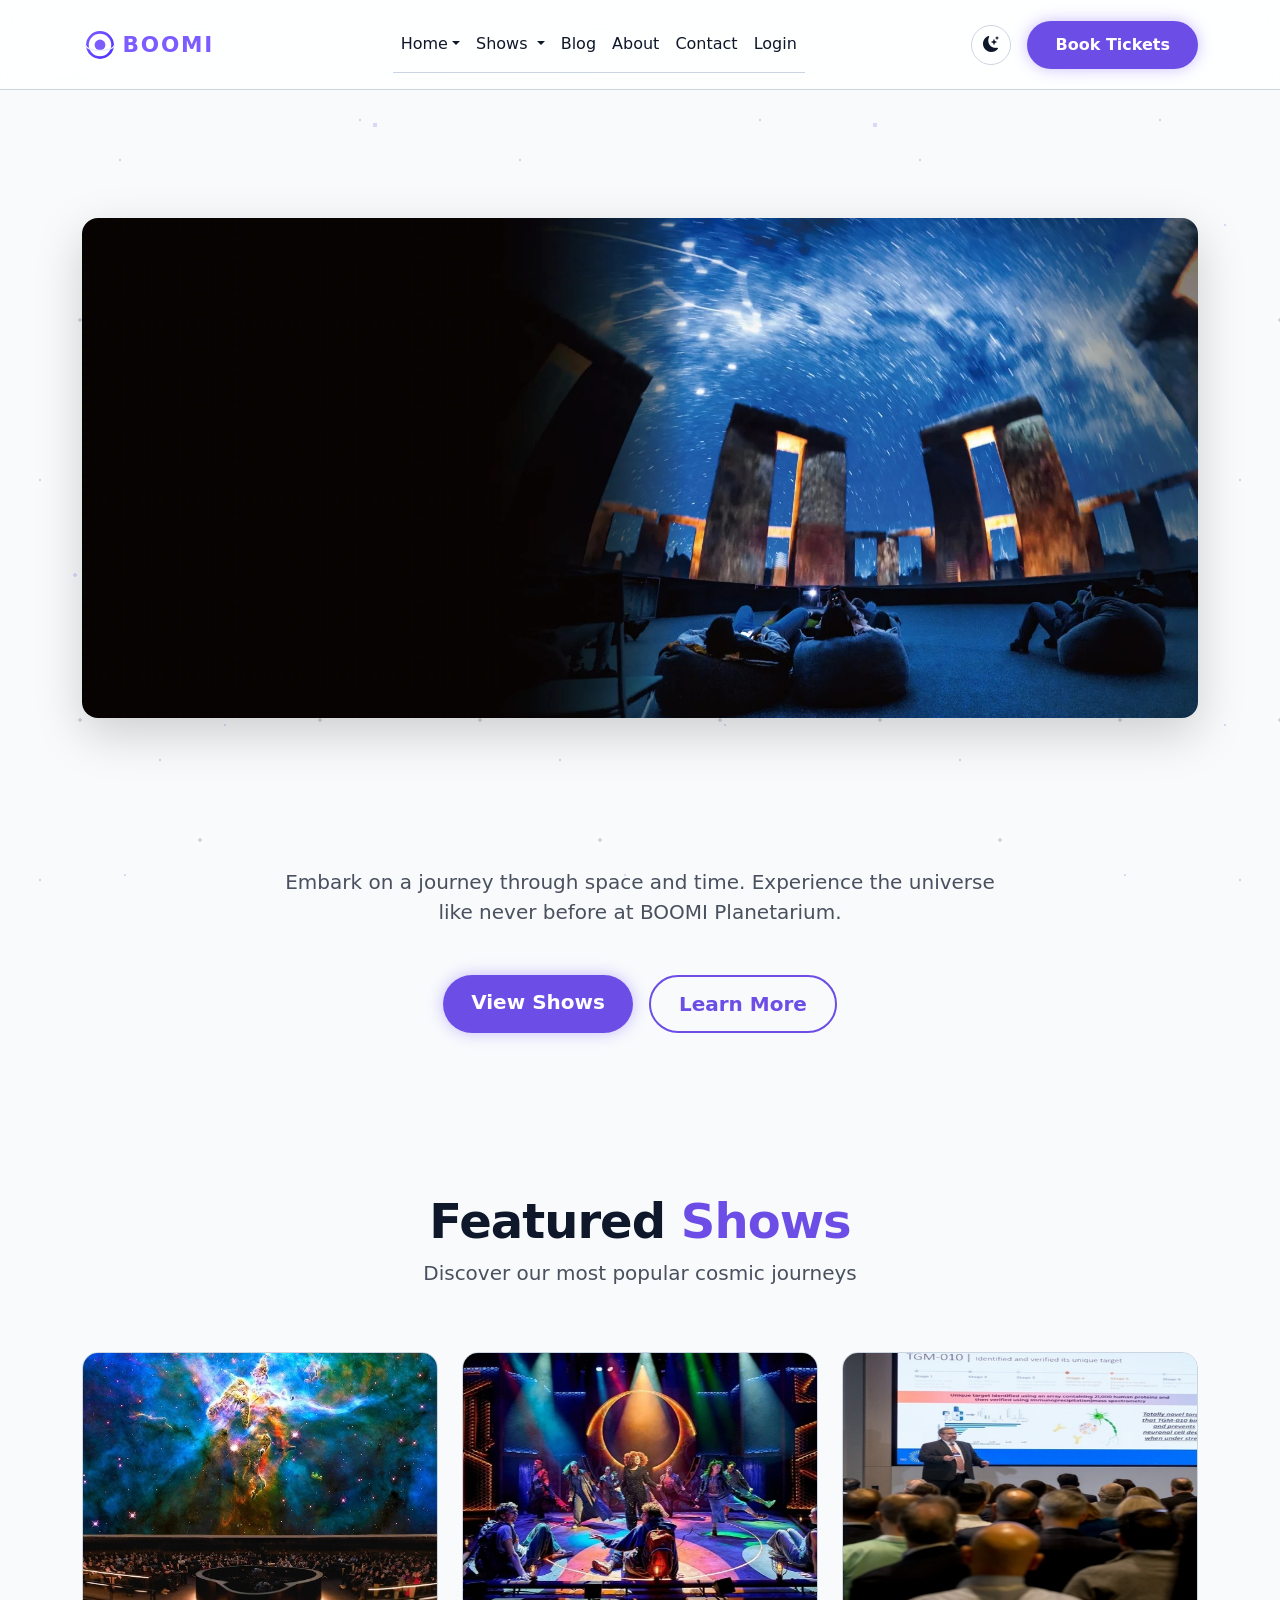
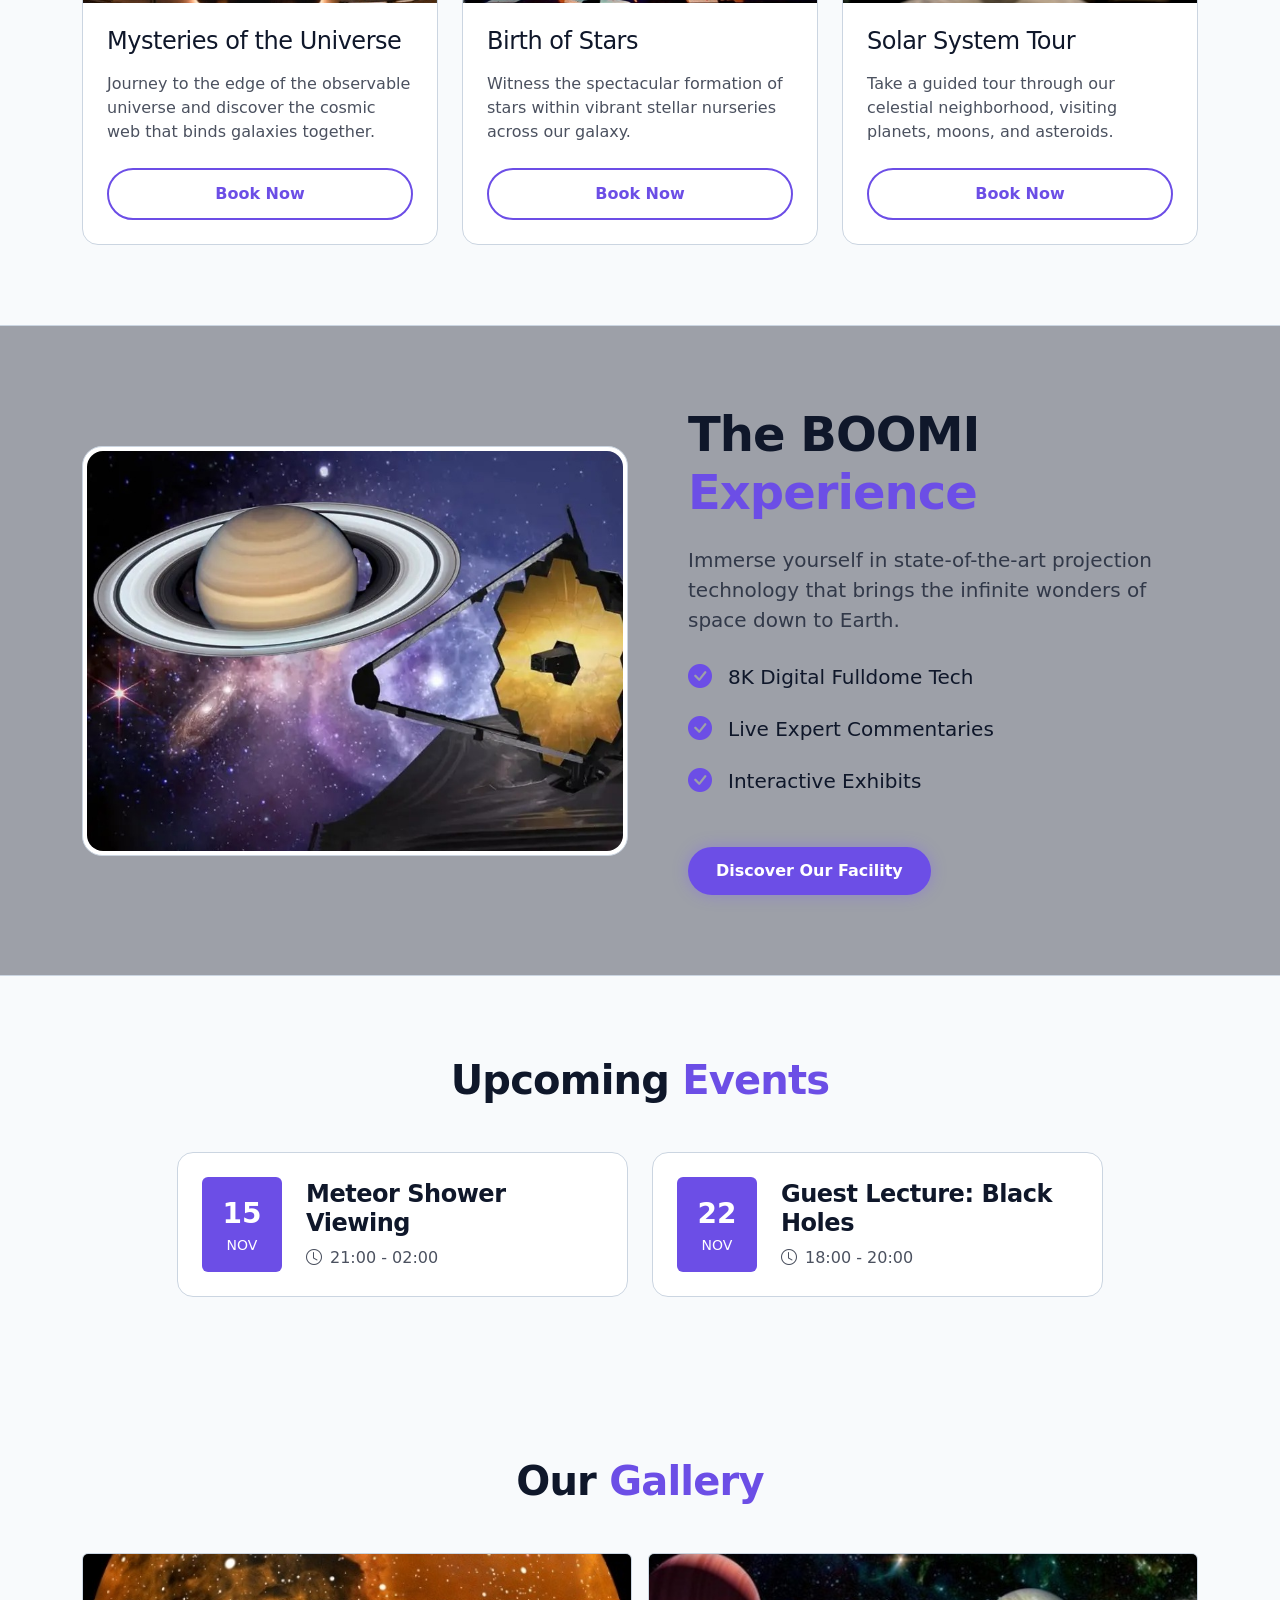
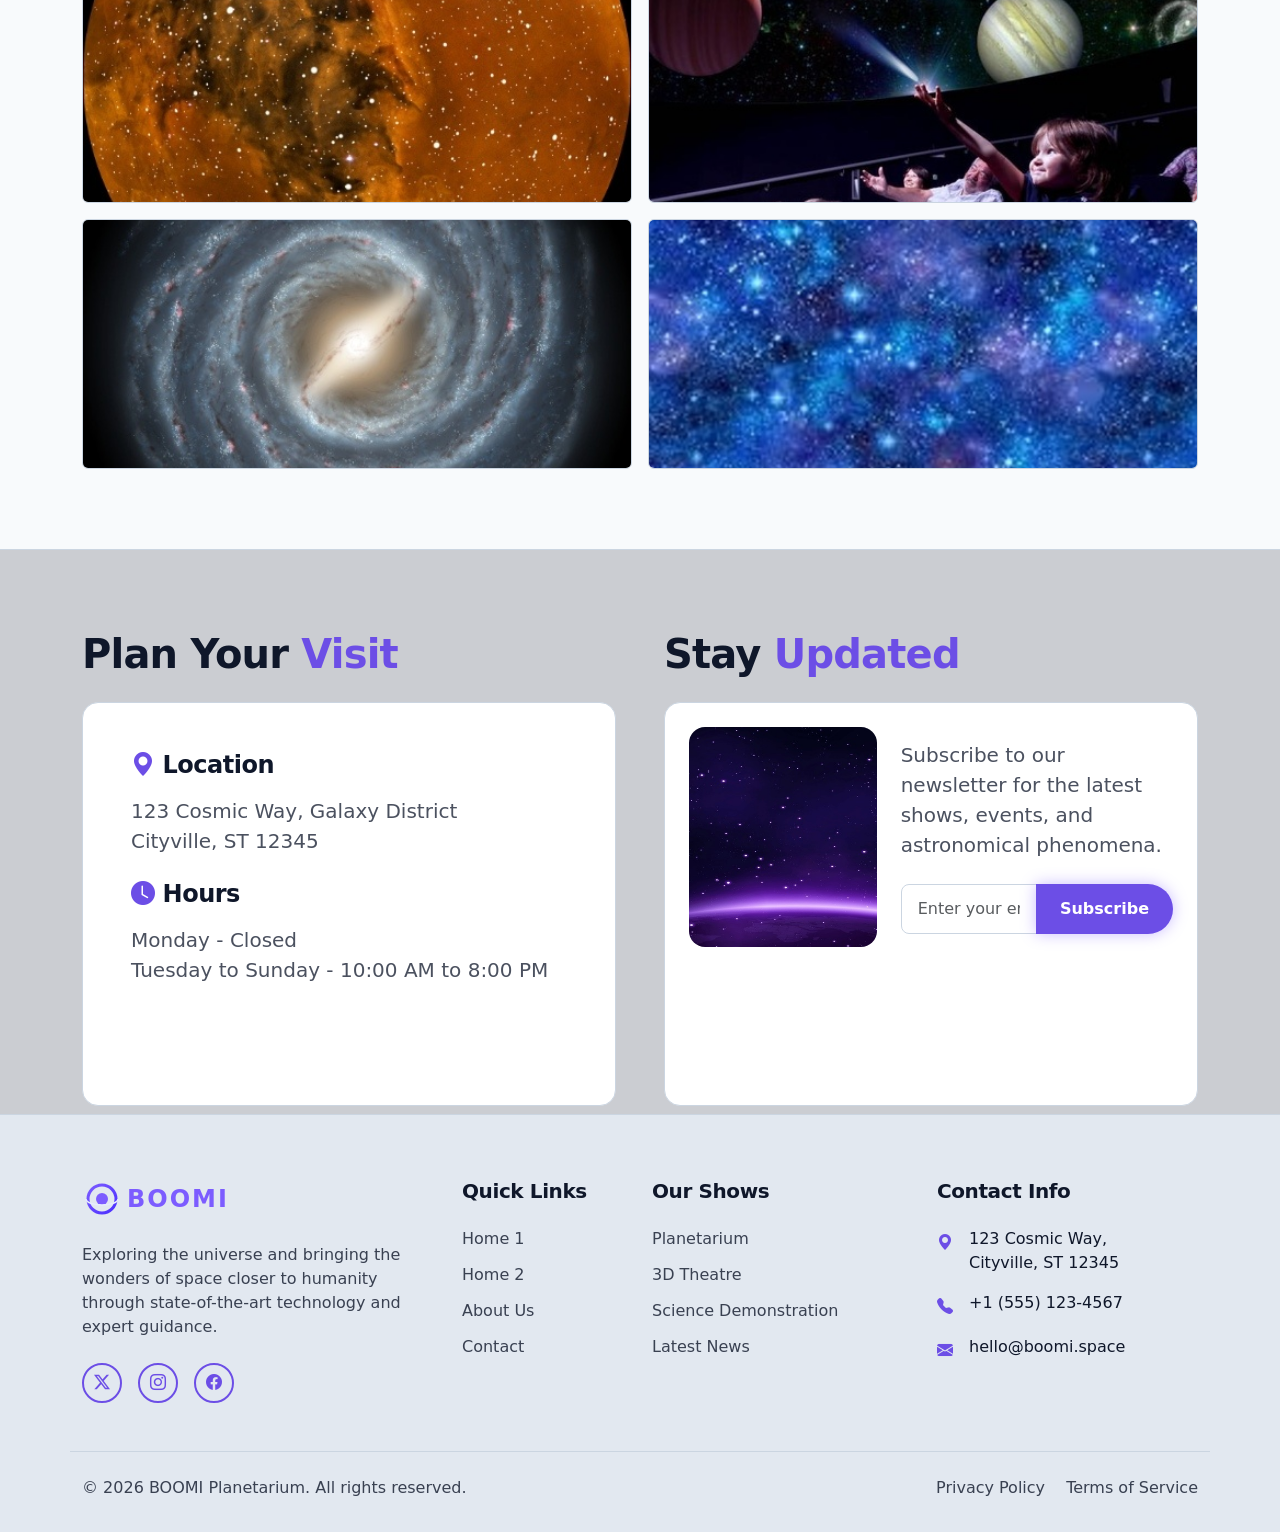
==== index.html @ ae3594ba "first commit" ====
﻿<!DOCTYPE html>
<html lang="en" data-theme="dark">

<head>
  <meta charset="UTF-8">
  <meta name="viewport" content="width=device-width, initial-scale=1.0">
  <title>BOOMI Planetarium - Home</title>
  <!-- Bootstrap 5 CSS -->
  <link href="https://cdn.jsdelivr.net/npm/bootstrap@5.3.2/dist/css/bootstrap.min.css" rel="stylesheet">
  <!-- Bootstrap Icons -->
  <link href="https://cdn.jsdelivr.net/npm/bootstrap-icons@1.11.1/font/bootstrap-icons.css" rel="stylesheet">
  <!-- Custom CSS -->
  <link rel="stylesheet" href="assets/css/style.css">
</head>

<body>
  <!-- Global Cosmic Background -->
  <div class="star-bg">
    <div class="star-layer layer1"></div>
    <div class="star-layer layer2"></div>
  </div>

  <!-- Global Navbar -->
  <nav class="navbar navbar-expand-lg">
    <div class="container">
      <a class="navbar-brand" href="index.html">
        <img src="assets/images/logo.svg" alt="BOOMI Logo">
      </a>

      <!-- Offcanvas Mobile Menu Toggle -->
      <button class="navbar-toggler border-0" type="button" data-bs-toggle="offcanvas" data-bs-target="#offcanvasNavbar"
        aria-controls="offcanvasNavbar">
        <i class="bi bi-list fs-1 text-accent"></i>
      </button>

      <!-- Offcanvas -->
      <div class="offcanvas offcanvas-start" tabindex="-1" id="offcanvasNavbar" aria-labelledby="offcanvasNavbarLabel">
        <div class="offcanvas-header border-bottom border-secondary pt-4 pb-3">
          <img src="assets/images/logo.svg" alt="BOOMI Logo" height="30">
          <button type="button" class="btn-close" data-bs-dismiss="offcanvas" aria-label="Close"></button>
        </div>
        <div class="offcanvas-body">
          <ul class="navbar-nav justify-content-center flex-grow-1 pe-3">
            <li class="nav-item dropdown">
              <a class="nav-link dropdown-toggle" href="#" role="button" data-bs-toggle="dropdown"
                aria-expanded="false">Home</a>
              <ul class="dropdown-menu">
                <li><a class="dropdown-item" href="index.html">Home 1</a></li>
                <li><a class="dropdown-item" href="home2.html">Home 2</a></li>
              </ul>
            </li>
            <li class="nav-item dropdown">
              <a class="nav-link dropdown-toggle" href="#" role="button" data-bs-toggle="dropdown"
                aria-expanded="false">
                Shows
              </a>
              <ul class="dropdown-menu">
                <li><a class="dropdown-item" href="planetarium.html">Planetarium</a></li>
                <li><a class="dropdown-item" href="theatre.html">3D Theatre</a></li>
                <li><a class="dropdown-item" href="lecture.html">Science Demonstration Lecture</a></li>
              </ul>
            </li>
            <li class="nav-item">
              <a class="nav-link" href="blog.html">Blog</a>
            </li>
            <li class="nav-item">
              <a class="nav-link" href="about.html">About</a>
            </li>
            <li class="nav-item">
              <a class="nav-link" href="contact.html">Contact</a>
            </li>
            <li class="nav-item">
              <a class="nav-link" href="login.html">Login</a>
            </li>
          </ul>
          <div class="d-flex align-items-center mt-3 mt-lg-0">
            <button id="themeToggle" class="theme-toggle" aria-label="Toggle theme">
              <i class="bi bi-sun-fill"></i>
            </button>
            <a href="book-tickets.html" class="btn btn-accent ms-3 d-none d-lg-inline-block">Book Tickets</a>
          </div>
        </div>
      </div>
    </div>

  </nav>

  <main>
    <!-- Hero Section (Center Aligned) -->
    <section class="hero-padding text-center">
      <div class="container">
        <div class="mb-5">
          <img src="assets/images/hero-home.jpg" alt="Hero" class="img-fluid rounded-4 shadow-lg w-100"
            style="object-fit:cover; max-height: 500px;">
        </div>
        <h1 class="display-3 fw-bold mb-4">Explore the <span class="text-accent">Cosmos</span></h1>
        <p class="lead mb-5 col-lg-8 mx-auto opacity-75">Embark on a journey through space and time. Experience the
          universe like never before at BOOMI Planetarium.</p>
        <div class="d-flex justify-content-center gap-3">
          <a href="planetarium.html" class="btn btn-accent btn-lg">View Shows</a>
          <a href="about.html" class="btn btn-outline-accent btn-lg">Learn More</a>
        </div>
      </div>
    </section>

    <!-- Featured Shows -->
    <section class="section-padding">
      <div class="container">
        <div class="row text-center mb-5">
          <div class="col-12">
            <h2 class="display-5 fw-bold">Featured <span class="text-accent">Shows</span></h2>
            <p class="lead opacity-75">Discover our most popular cosmic journeys</p>
          </div>
        </div>
        <div class="row g-4">
          <!-- Card 1 -->
          <div class="col-md-4">
            <div class="card-premium">
              <div class="card-img-wrapper">
                <img src="assets/images/planetarium-show.jpg" alt="Mysteries of the Universe"
                  class="img-fluid w-100 h-100" style="object-fit:cover;">
              </div>
              <div class="card-body">
                <h3 class="h4 mb-3">Mysteries of the Universe</h3>
                <p class="opacity-75 mb-4">Journey to the edge of the observable universe and discover the cosmic web
                  that binds galaxies together.</p>
                <a href="planetarium.html" class="btn btn-outline-accent w-100">Book Now</a>
              </div>
            </div>
          </div>
          <!-- Card 2 -->
          <div class="col-md-4">
            <div class="card-premium">
              <div class="card-img-wrapper">
                <img src="assets/images/theatre-show.jpg" alt="Birth of Stars" class="img-fluid w-100 h-100"
                  style="object-fit:cover;">
              </div>
              <div class="card-body">
                <h3 class="h4 mb-3">Birth of Stars</h3>
                <p class="opacity-75 mb-4">Witness the spectacular formation of stars within vibrant stellar nurseries
                  across our galaxy.</p>
                <a href="planetarium.html" class="btn btn-outline-accent w-100">Book Now</a>
              </div>
            </div>
          </div>
          <!-- Card 3 -->
          <div class="col-md-4">
            <div class="card-premium">
              <div class="card-img-wrapper">
                <img src="assets/images/lecture-show.jpg" alt="Solar System Tour" class="img-fluid w-100 h-100"
                  style="object-fit:cover;">
              </div>
              <div class="card-body">
                <h3 class="h4 mb-3">Solar System Tour</h3>
                <p class="opacity-75 mb-4">Take a guided tour through our celestial neighborhood, visiting planets,
                  moons, and asteroids.</p>
                <a href="planetarium.html" class="btn btn-outline-accent w-100">Book Now</a>
              </div>
            </div>
          </div>
        </div>
      </div>
    </section>

    <!-- About Experience -->
    <section class="section-padding"
      style="background-color: rgba(20, 26, 42, 0.4); border-top: 1px solid var(--border); border-bottom: 1px solid var(--border);">
      <div class="container">
        <div class="row align-items-center">
          <div class="col-lg-6 mb-4 mb-lg-0">
            <div class="card-premium p-1" style="border-radius: 20px;">
              <img src="assets/images/about.jpg" alt="About" class="img-fluid w-100"
                style="height: 400px; border-radius: 16px; object-fit: cover;">
            </div>
          </div>
          <div class="col-lg-6 ps-lg-5">
            <h2 class="display-5 fw-bold mb-4">The BOOMI <span class="text-accent">Experience</span></h2>
            <p class="lead opacity-75 mb-4">Immerse yourself in state-of-the-art projection technology that brings the
              infinite wonders of space down to Earth.</p>
            <ul class="list-unstyled mb-5">
              <li class="d-flex align-items-center mb-3">
                <i class="bi bi-check-circle-fill text-accent fs-4 me-3"></i>
                <span class="fs-5">8K Digital Fulldome Tech</span>
              </li>
              <li class="d-flex align-items-center mb-3">
                <i class="bi bi-check-circle-fill text-accent fs-4 me-3"></i>
                <span class="fs-5">Live Expert Commentaries</span>
              </li>
              <li class="d-flex align-items-center mb-3">
                <i class="bi bi-check-circle-fill text-accent fs-4 me-3"></i>
                <span class="fs-5">Interactive Exhibits</span>
              </li>
            </ul>
            <a href="about.html" class="btn btn-accent">Discover Our Facility</a>
          </div>
        </div>
      </div>
    </section>

    <!-- Upcoming Events -->
    <section class="section-padding">
      <div class="container">
        <h2 class="display-6 fw-bold text-center mb-5">Upcoming <span class="text-accent">Events</span></h2>
        <div class="row g-4 justify-content-center">
          <div class="col-lg-5 col-md-6">
            <div class="card-premium p-4 d-flex flex-row align-items-center">
              <div class="rounded text-white text-center p-3 me-4"
                style="min-width: 80px; background-color: var(--accent);">
                <div class="fs-3 fw-bold">15</div>
                <div class="text-uppercase small">Nov</div>
              </div>
              <div>
                <h4 class="mb-2">Meteor Shower Viewing</h4>
                <p class="opacity-75 mb-0"><i class="bi bi-clock me-2"></i>21:00 - 02:00</p>
              </div>
            </div>
          </div>
          <div class="col-lg-5 col-md-6">
            <div class="card-premium p-4 d-flex flex-row align-items-center">
              <div class="rounded text-white text-center p-3 me-4"
                style="min-width: 80px; background-color: var(--accent);">
                <div class="fs-3 fw-bold">22</div>
                <div class="text-uppercase small">Nov</div>
              </div>
              <div>
                <h4 class="mb-2">Guest Lecture: Black Holes</h4>
                <p class="opacity-75 mb-0"><i class="bi bi-clock me-2"></i>18:00 - 20:00</p>
              </div>
            </div>
          </div>
        </div>
      </div>
    </section>

    <!-- Gallery Placeholder -->
    <section class="section-padding">
      <div class="container">
        <h2 class="display-6 fw-bold text-center mb-5">Our <span class="text-accent">Gallery</span></h2>
        <div class="row g-3">
          <div class="col-6 col-md-6"><img src="assets/images/gallery-1.jpg" alt="Gallery 1"
              class="img-fluid rounded w-100" style="height:250px; object-fit:cover; border: 1px solid var(--border);">
          </div>
          <div class="col-6 col-md-6"><img src="assets/images/gallery-2.jpg" alt="Gallery 2"
              class="img-fluid rounded w-100" style="height:250px; object-fit:cover; border: 1px solid var(--border);">
          </div>
          <div class="col-12 col-md-6"><img src="assets/images/gallery-3.jpg" alt="Gallery 3"
              class="img-fluid rounded w-100" style="height:250px; object-fit:cover; border: 1px solid var(--border);">
          </div>
          <div class="col-12 col-md-6"><img src="assets/images/gallery-4.jpg" alt="Gallery 4"
              class="img-fluid rounded w-100" style="height:250px; object-fit:cover; border: 1px solid var(--border);">
          </div>
        </div>
      </div>
    </section>

    <!-- Visit Information & Newsletter -->
    <section class="section-padding border-top"
      style="border-color: var(--border) !important; background-color: rgba(20, 26, 42, 0.2);">

      <div class="container">
        <div class="row g-5">

          <!-- Visit Info -->
          <div class="col-lg-6">
            <h2 class="display-6 fw-bold mb-4">
              Plan Your <span class="text-accent">Visit</span>
            </h2>

            <div class="card-premium p-5">
              <h4 class="mb-3">
                <i class="bi bi-geo-alt-fill text-accent me-2"></i>Location
              </h4>
              <p class="opacity-75 mb-4 fs-5">
                123 Cosmic Way, Galaxy District<br>
                Cityville, ST 12345
              </p>

              <h4 class="mb-3">
                <i class="bi bi-clock-fill text-accent me-2"></i>Hours
              </h4>
              <p class="opacity-75 mb-0 fs-5">
                Monday - Closed<br>
                Tuesday to Sunday - 10:00 AM to 8:00 PM
              </p>
            </div>
          </div>

          <!-- Newsletter -->
          <div class="col-lg-6">
            <h2 class="display-6 fw-bold mb-4">
              Stay <span class="text-accent">Updated</span>
            </h2>

            <div class="card-premium p-4 h-100">
              <div class="row align-items-center">

                <!-- Newsletter Image -->
                <div class="col-md-5 mb-4 mb-md-0">
                  <img src="assets/images/newsletter.jpg" alt="Newsletter" class="img-fluid rounded-4 w-100"
                    style="height:220px; object-fit:cover;">
                </div>

                <!-- Newsletter Content -->
                <div class="col-md-7">
                  <p class="lead opacity-75 mb-4">
                    Subscribe to our newsletter for the latest shows,
                    events, and astronomical phenomena.
                  </p>

                  <form>
                    <div class="input-group">
                      <input type="email" class="form-control bg-transparent" placeholder="Enter your email" required
                        style="border-color: var(--border); color: var(--text);">

                      <button class="btn btn-accent px-4" type="submit">
                        Subscribe
                      </button>
                    </div>
                  </form>
                </div>

              </div>
            </div>
          </div>

        </div>
      </div>

    </section>
  </main>

  <!-- Global Footer -->
  <footer class="footer">
    <div class="container">
      <div class="row g-4 mb-5">
        <div class="col-lg-4">
          <img src="assets/images/logo.svg" alt="BOOMI Logo" height="40" class="mb-4">
          <p class="footer-text pe-lg-4">Exploring the universe and bringing the wonders of space closer to humanity
            through state-of-the-art technology and expert guidance.</p>
          <div class="d-flex gap-3 mt-4">
            <a href="#"
              class="btn btn-outline-accent rounded-circle p-2 d-flex align-items-center justify-content-center"
              style="width: 40px; height: 40px;"><i class="bi bi-twitter-x"></i></a>
            <a href="#"
              class="btn btn-outline-accent rounded-circle p-2 d-flex align-items-center justify-content-center"
              style="width: 40px; height: 40px;"><i class="bi bi-instagram"></i></a>
            <a href="#"
              class="btn btn-outline-accent rounded-circle p-2 d-flex align-items-center justify-content-center"
              style="width: 40px; height: 40px;"><i class="bi bi-facebook"></i></a>
          </div>
        </div>
        <div class="col-lg-2 col-md-4">
          <h5 class="mb-4 fw-bold">Quick Links</h5>
          <ul class="footer-links">
            <li><a href="index.html">Home 1</a></li>
            <li><a href="home2.html">Home 2</a></li>
            <li><a href="about.html">About Us</a></li>
            <li><a href="contact.html">Contact</a></li>
          </ul>
        </div>
        <div class="col-lg-3 col-md-4">
          <h5 class="mb-4 fw-bold">Our Shows</h5>
          <ul class="footer-links">
            <li><a href="planetarium.html">Planetarium</a></li>
            <li><a href="theatre.html">3D Theatre</a></li>
            <li><a href="lecture.html">Science Demonstration</a></li>
            <li><a href="blog.html">Latest News</a></li>
          </ul>
        </div>
        <div class="col-lg-3 col-md-4">
          <h5 class="mb-4 fw-bold">Contact Info</h5>
          <ul class="footer-links">
            <li class="d-flex mb-3">
              <i class="bi bi-geo-alt-fill text-accent me-3 mt-1"></i>
              <span>123 Cosmic Way,<br>Cityville, ST 12345</span>
            </li>
            <li class="d-flex mb-3">
              <i class="bi bi-telephone-fill text-accent me-3 mt-1"></i>
              <span>+1 (555) 123-4567</span>
            </li>
            <li class="d-flex mb-3">
              <i class="bi bi-envelope-fill text-accent me-3 mt-1"></i>
              <span>hello@boomi.space</span>
            </li>
          </ul>
        </div>
      </div>
      <div class="row pt-4 border-top" style="border-color: var(--border) !important;">
        <div class="col-md-6 text-center text-md-start mb-3 mb-md-0">
          <p class="footer-text mb-0">&copy; 2026 BOOMI Planetarium. All rights reserved.</p>
        </div>
        <div class="col-md-6 text-center text-md-end">
          <a href="#" class="footer-text text-decoration-none me-3">Privacy Policy</a>
          <a href="#" class="footer-text text-decoration-none">Terms of Service</a>
        </div>
      </div>
    </div>
  </footer>

  <!-- Back to top button -->
  <button class="back-to-top" id="backToTop" aria-label="Back to top">
    <i class="bi bi-arrow-up"></i>
  </button>

  <!-- Bootstrap 5 JS Bundle with Popper -->
  <script src="https://cdn.jsdelivr.net/npm/bootstrap@5.3.2/dist/js/bootstrap.bundle.min.js"></script>
  <!-- Custom JS -->
  <script src="assets/js/main.js"></script>
  <script>
    document.addEventListener("DOMContentLoaded", function () {

      // Remove stuck white backdrop on load
      document.querySelectorAll('.offcanvas-backdrop')
        .forEach(el => el.remove());

      // Reset Bootstrap body state
      document.body.classList.remove('offcanvas-open');
      document.body.style.overflow = '';

    });
  </script>
</body>

</html>
---- assets/css/style.css ----
/* ==========================================================================
   CSS Variables & Premium Color System
   ========================================================================== */
:root {
  /* Default Light Mode Colors */
  --primary: #E2E8F0;
  --accent: #6C4EE6;
  --text: #0F172A;
  --bg: #F8FAFC;
  --card: #FFFFFF;
  --border: #CBD5E1;
  --nav-bg: rgba(255, 255, 255, 0.85);
  --footer-bg: #E2E8F0;
}

[data-theme="dark"] {
  /* Provided Dark Mode Colors */
  --primary: #1B2A4A;
  --accent: #7C5CFF;
  --text: #E6ECFF;
  --bg: #0B0F1A;
  --card: #141A2A;
  --border: #2A3553;
  --nav-bg: rgba(11, 15, 26, 0.85);
  --footer-bg: #141A2A;
}

/* ==========================================================================
   Base Styles
   ========================================================================== */
body {
  background-color: var(--bg);
  color: var(--text);
  font-family: 'Inter', system-ui, -apple-system, sans-serif;
  transition: background-color 0.3s ease, color 0.3s ease;
  min-height: 100vh;
  display: flex;
  flex-direction: column;
}

main {
  flex: 1;
}

/* Typography Overrides */
h1,
h2,
h3,
h4,
h5,
h6 {
  color: var(--text);
  font-weight: 700;
  letter-spacing: -0.02em;
}

a {
  color: var(--accent);
  text-decoration: none;
  transition: color 0.2s ease, text-shadow 0.2s ease;
}

a:hover {
  color: var(--accent);
  text-shadow: 0 0 10px rgba(124, 92, 255, 0.5);
}

/* ==========================================================================
   Global Cosmic Background (Animated Stars)
   ========================================================================== */
.star-bg {
  position: fixed;
  top: 0;
  left: 0;
  right: 0;
  bottom: 0;
  z-index: 0;
  pointer-events: none;
  background-color: var(--bg);
  overflow: hidden;
  transition: background-color 0.3s ease;
}

.star-layer {
  position: absolute;
  top: 0;
  left: 0;
  right: 0;
  bottom: 0;
  width: 100%;
  height: 200%;
}

.layer1 {
  background-image:
    radial-gradient(1.5px 1.5px at 10% 20%, var(--text) 100%, transparent),
    radial-gradient(1px 1px at 30% 40%, var(--text) 100%, transparent),
    radial-gradient(2px 2px at 50% 10%, var(--text) 100%, transparent),
    radial-gradient(1.5px 1.5px at 70% 60%, var(--text) 100%, transparent),
    radial-gradient(1px 1px at 90% 30%, var(--text) 100%, transparent),
    radial-gradient(2px 2px at 20% 80%, var(--text) 100%, transparent),
    radial-gradient(1px 1px at 40% 90%, var(--text) 100%, transparent),
    radial-gradient(1.5px 1.5px at 60% 70%, var(--text) 100%, transparent),
    radial-gradient(2px 2px at 80% 80%, var(--text) 100%, transparent);
  background-size: 400px 400px;
  opacity: 0.15;
  animation: starsLinear 80s linear infinite;
}

.layer2 {
  background-image:
    radial-gradient(2px 2px at 15% 15%, var(--accent) 100%, transparent),
    radial-gradient(1.5px 1.5px at 45% 45%, var(--accent) 100%, transparent),
    radial-gradient(2.5px 2.5px at 75% 25%, var(--accent) 100%, transparent),
    radial-gradient(1.5px 1.5px at 25% 75%, var(--accent) 100%, transparent),
    radial-gradient(2px 2px at 85% 85%, var(--accent) 100%, transparent);
  background-size: 500px 500px;
  opacity: 0.2;
  animation: starsLinear 120s linear infinite;
}

@keyframes starsLinear {
  0% {
    transform: translateY(0);
  }

  100% {
    transform: translateY(-50%);
  }
}

/* ==========================================================================
   Navbar Styles
   ========================================================================== */
.navbar {
  background-color: var(--nav-bg);
  backdrop-filter: blur(12px);
  -webkit-backdrop-filter: blur(12px);
  border-bottom: 1px solid var(--border);
  padding: 1rem 0;
  transition: all 0.3s ease;
}

.navbar-brand img {
  height: 36px;
  width: auto;
}

.nav-link {
  color: var(--text) !important;
  font-weight: 500;
  padding: 0.5rem 1rem;
  transition: color 0.2s ease, text-shadow 0.2s ease;
}

.nav-link:hover,
.nav-link:focus,
.nav-link.active {
  color: var(--accent) !important;
  text-shadow: 0 0 10px rgba(124, 92, 255, 0.3);
}

/* ===== FIX HAMBURGER VISIBILITY ===== */

.navbar {
  position: sticky;
  top: 0;
  z-index: 1100;
}



.dropdown-menu {
  background-color: var(--card);
  border: 1px solid var(--border);
  box-shadow: 0 10px 30px rgba(0, 0, 0, 0.1);
}

[data-theme="dark"] .dropdown-menu {
  box-shadow: 0 10px 30px rgba(0, 0, 0, 0.5);
}

.dropdown-item {
  color: var(--text);
  transition: background-color 0.2s, color 0.2s;
}

.dropdown-item:hover,
.dropdown-item:focus {
  background-color: var(--primary);
  color: var(--accent);
}

/* Offcanvas */
.offcanvas {
  background-color: var(--bg);
  color: var(--text);
  border-left: 1px solid var(--border);
}

.btn-close {
  filter: none;
}

[data-theme="dark"] .btn-close {
  filter: invert(1) grayscale(100%) brightness(200%);
}

.theme-toggle {
  background: transparent;
  border: 1px solid var(--border);
  color: var(--text);
  border-radius: 50%;
  width: 40px;
  height: 40px;
  display: flex;
  align-items: center;
  justify-content: center;
  transition: all 0.3s ease;
}

.theme-toggle:hover {
  background: var(--card);
  color: var(--accent);
  box-shadow: 0 0 15px rgba(124, 92, 255, 0.3);
}

/* ==========================================================================
   Button Styles
   ========================================================================== */
.btn-accent {
  background-color: var(--accent);
  color: #FFFFFF;
  border: none;
  font-weight: 600;
  padding: 0.75rem 1.75rem;
  border-radius: 50px;
  transition: all 0.3s ease;
  box-shadow: 0 0 15px rgba(124, 92, 255, 0.4);
}

.btn-accent:hover {
  background-color: #5d3fd3;
  /* slightly darker accent */
  color: #fff;
  box-shadow: 0 0 25px rgba(124, 92, 255, 0.7);
  transform: translateY(-2px);
}

.btn-outline-accent {
  background-color: transparent;
  color: var(--accent);
  border: 2px solid var(--accent);
  font-weight: 600;
  padding: 0.75rem 1.75rem;
  border-radius: 50px;
  transition: all 0.3s ease;
}

.btn-outline-accent:hover {
  background-color: var(--accent);
  color: #fff;
  box-shadow: 0 0 20px rgba(124, 92, 255, 0.5);
}

/* ==========================================================================
   Cards & Layouts
   ========================================================================== */
.card-premium {
  background-color: var(--card);
  border: 1px solid var(--border);
  border-radius: 16px;
  overflow: hidden;
  transition: transform 0.3s ease, box-shadow 0.3s ease;
  height: 100%;
}

.card-premium:hover {
  transform: translateY(-5px);
  box-shadow: 0 15px 30px rgba(0, 0, 0, 0.1);
  border-color: var(--accent);
}

[data-theme="dark"] .card-premium:hover {
  box-shadow: 0 15px 30px rgba(0, 0, 0, 0.5);
}

.card-img-wrapper {
  overflow: hidden;
  height: 250px;
}

.card-img-wrapper img {
  width: 100%;
  height: 100%;
  object-fit: cover;
  transition: transform 0.5s ease;
}

.card-premium:hover .card-img-wrapper img {
  transform: scale(1.05);
}

.card-body {
  padding: 1.5rem;
}

/* Base Form Styling */
.form-control {
  background-color: var(--bg);
  border: 1px solid var(--border);
  color: var(--text);
  border-radius: 8px;
  padding: 0.75rem 1rem;
}

.form-control:focus {
  background-color: var(--bg);
  color: var(--text);
  border-color: var(--accent);
  box-shadow: 0 0 0 0.25rem rgba(124, 92, 255, 0.25);
}

.form-label {
  color: var(--text);
  font-weight: 500;
}

/* ==========================================================================
   Sections & Utilities
   ========================================================================== */
.section-padding {
  padding: 5rem 0;
}

.hero-padding {
  padding: 8rem 0 5rem;
}

.text-accent {
  color: var(--accent) !important;
}

img {
  max-width: 100%;
  display: block;
  transform: translateZ(0);
  backface-visibility: hidden;
}

.img-cover {
  width: 100%;
  height: 100%;
  object-fit: cover;
}

/* ==========================================================================
   Footer
   ========================================================================== */
.footer {
  background-color: var(--footer-bg);
  border-top: 1px solid var(--border);
  padding: 4rem 0 2rem;
  margin-top: auto;
}

.footer-text {
  color: var(--text);
  opacity: 0.8;
}

.footer-links {
  list-style: none;
  padding: 0;
}

.footer-links li {
  margin-bottom: 0.75rem;
}

.footer-links a {
  color: var(--text);
  opacity: 0.8;
}

.footer-links a:hover {
  color: var(--accent);
  opacity: 1;
}

/* ==========================================================================
   Back To Top
   ========================================================================== */
.back-to-top {
  position: fixed;
  bottom: 30px;
  right: 30px;
  width: 50px;
  height: 50px;
  background-color: var(--accent);
  color: #fff;
  border: none;
  border-radius: 50%;
  display: flex;
  align-items: center;
  justify-content: center;
  font-size: 1.25rem;
  opacity: 0;
  visibility: hidden;
  transition: all 0.3s ease;
  z-index: 999;
  box-shadow: 0 5px 15px rgba(124, 92, 255, 0.4);
}

.back-to-top.show {
  opacity: 1;
  visibility: visible;
}

.back-to-top:hover {
  transform: translateY(-5px);
  background-color: #5d3fd3;
  color: #fff;
  box-shadow: 0 10px 25px rgba(124, 92, 255, 0.6);
}

/* ==========================================================================
   Auth Tabs (Login/Signup on same page)
   ========================================================================== */
.auth-container {
  max-width: 500px;
  margin: 0 auto;
}

.auth-tabs {
  display: flex;
  margin-bottom: 2rem;
  border-bottom: 2px solid var(--border);
}

.auth-tab {
  flex: 1;
  text-align: center;
  padding: 1rem;
  cursor: pointer;
  color: var(--text);
  opacity: 0.6;
  font-weight: 600;
  transition: all 0.3s ease;
  border-bottom: 2px solid transparent;
  margin-bottom: -2px;
}

.auth-tab.active {
  opacity: 1;
  color: var(--accent);
  border-bottom-color: var(--accent);
}

.auth-form {
  display: none;
  animation: fadeIn 0.4s ease forwards;
}

.auth-form.active {
  display: block;
}

@keyframes fadeIn {
  from {
    opacity: 0;
    transform: translateY(10px);
  }

  to {
    opacity: 1;
    transform: translateY(0);
  }
}

/* ===== MOBILE MENU FIX ===== */

.offcanvas {
  background-color: var(--card) !important;
  color: var(--text) !important;
  position: relative;
  z-index: 1060 !important;
}

.offcanvas-backdrop {
  z-index: 1055 !important;
}

.star-bg,
.cosmic-bg,
.hero-stars,
body::before {
  z-index: 0 !important;
  pointer-events: none;
}

.offcanvas-body {
  height: 100%;
  overflow-y: auto;
}

/* ===== OFFCANVAS SAFE MODE ===== */

/*body.menu-open .star-bg {
  display: none !important;
}

body.menu-open {
  overflow: hidden;
}*/

/* ===============================
/* ===============================
   BOOTSTRAP OFFCANVAS & NAV FIXES
================================ */

/* Remove the padding-top from body that causes the white gap */
body {
  padding-top: 0;
}

/* Ensure the navbar stays at the top without gaps */
.navbar {
  position: sticky;
  top: 0;
  z-index: 1060;
  width: 100%;
}

/* Fix mobile menu visibility and colors */


/* Force links in the mobile menu to use the theme text color */
.offcanvas .nav-link {
  color: var(--text) !important;
  padding: 1rem;
  border-bottom: 1px solid var(--border);
}

/* ===== OFFCANVAS DROPDOWN FIX ===== */

.offcanvas .dropdown-menu {
  position: static !important;
  transform: none !important;
  background-color: var(--card);
  border: none;
  box-shadow: none;
  display: none;
}

.offcanvas .dropdown-menu.show {
  display: block;
}

/* Ensure the background stars don't overlap the menu */
.offcanvas-backdrop {
  z-index: 1055 !important;
}

/* ===== FORCE HAMBURGER VISIBILITY ===== */

.navbar-toggler i {
  color: var(--text) !important;
  font-size: 2rem;
}

[data-theme="dark"] .navbar-toggler i {
  color: #ffffff !important;
}

/* ===== MOBILE NAV LINK VISIBILITY FIX ===== */

.offcanvas .nav-link {
  opacity: 1 !important;
  visibility: visible !important;
}
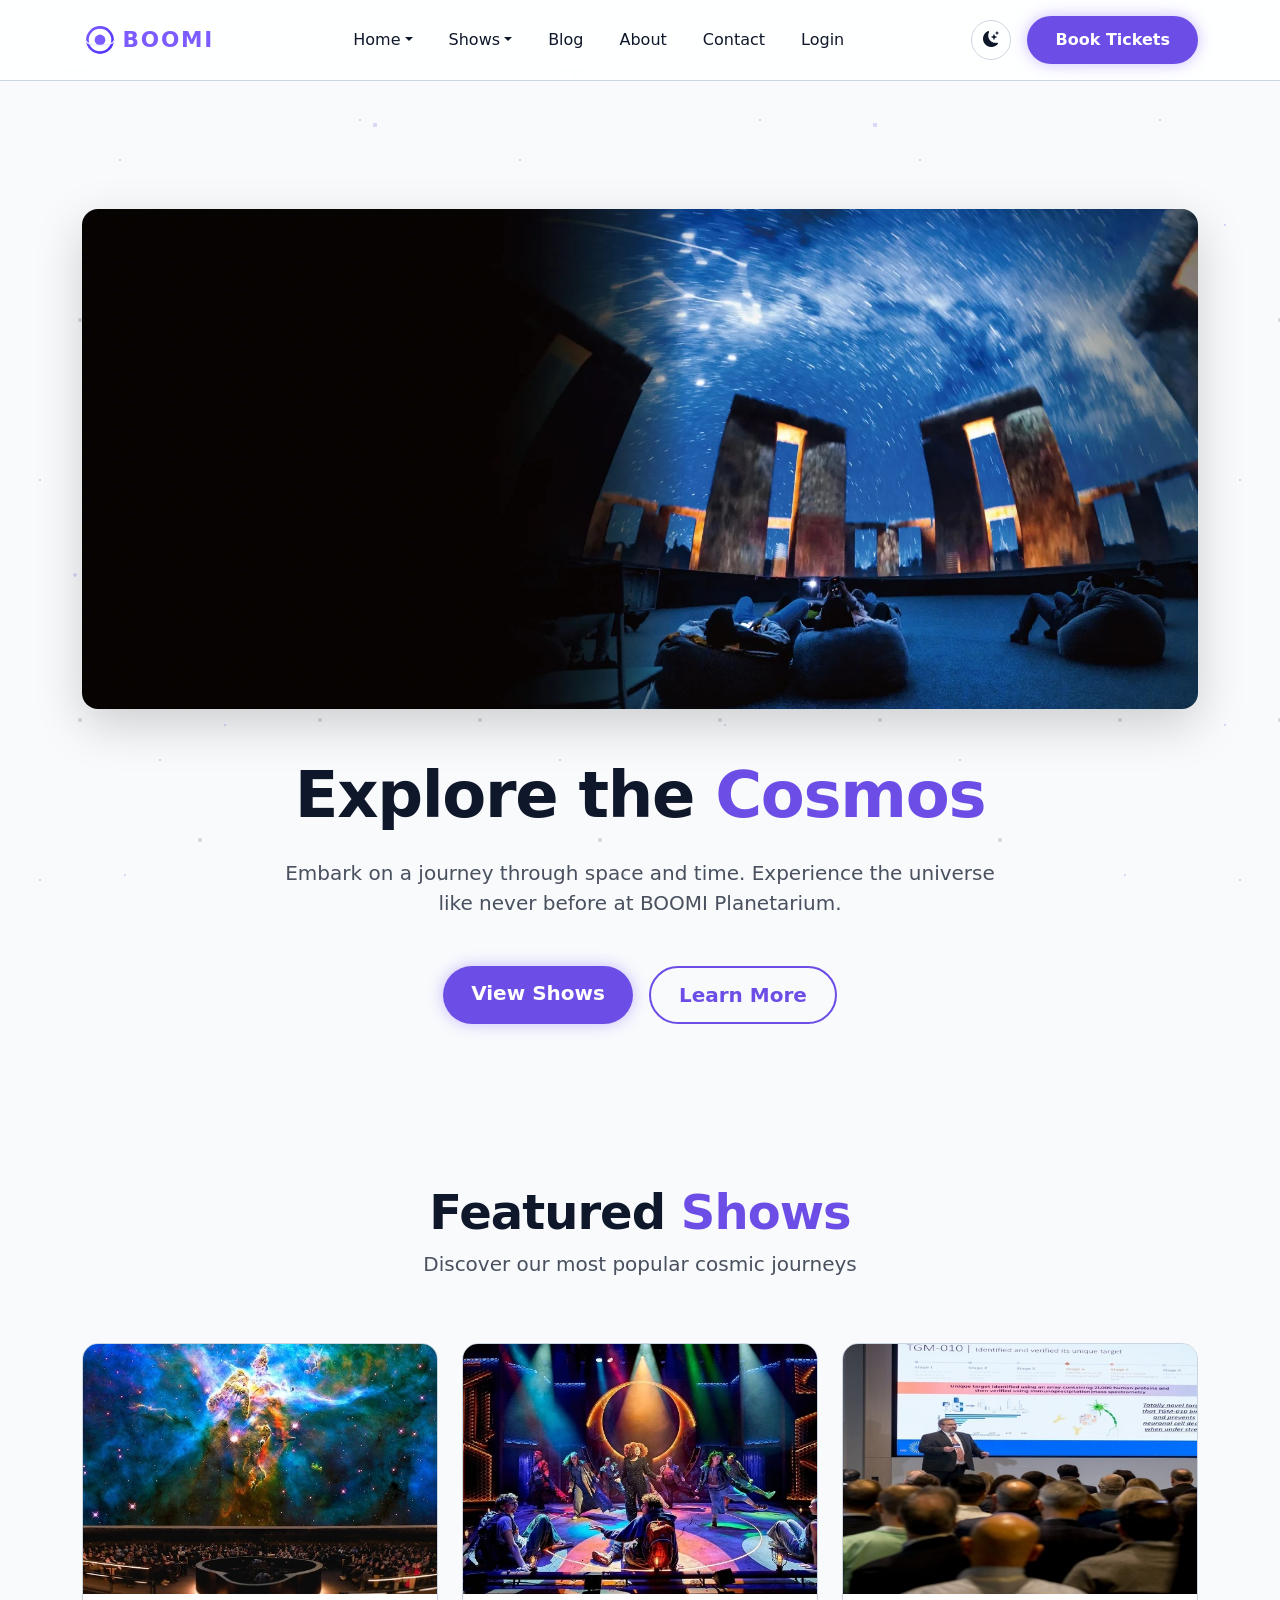
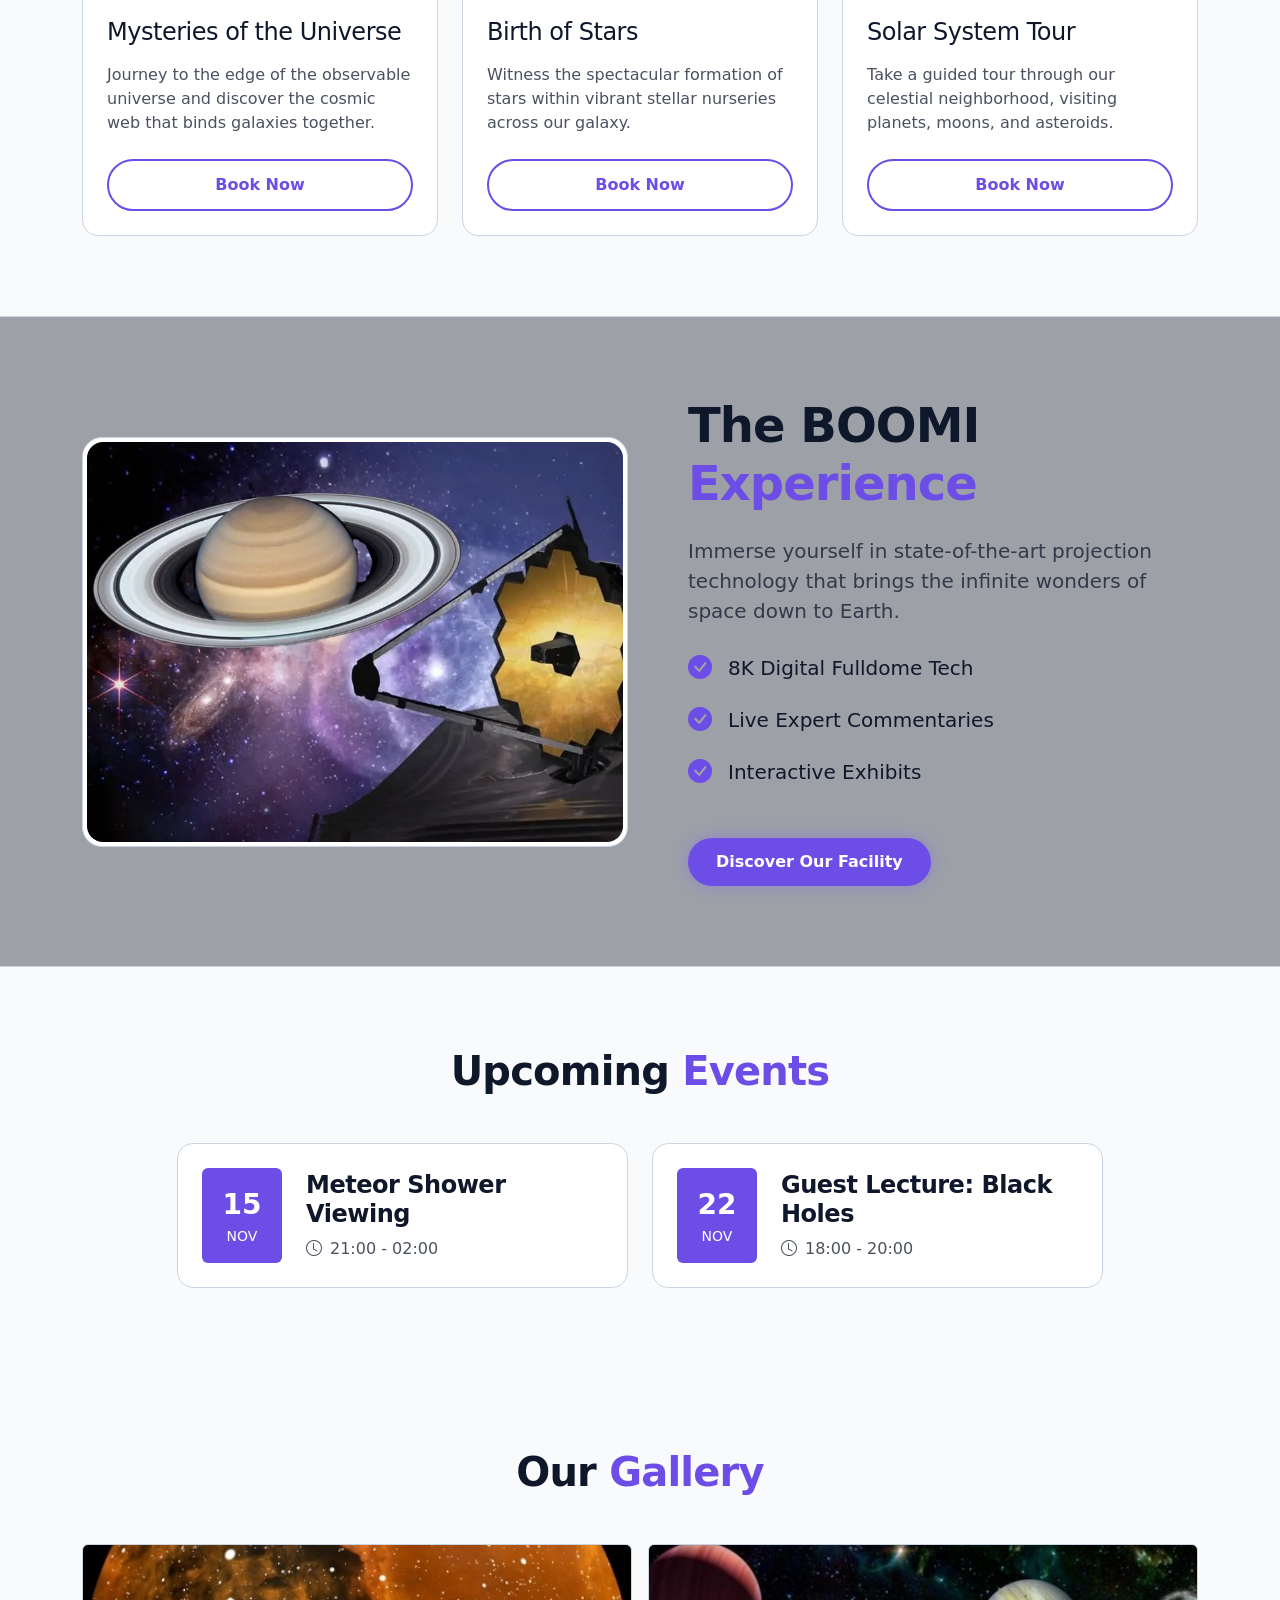
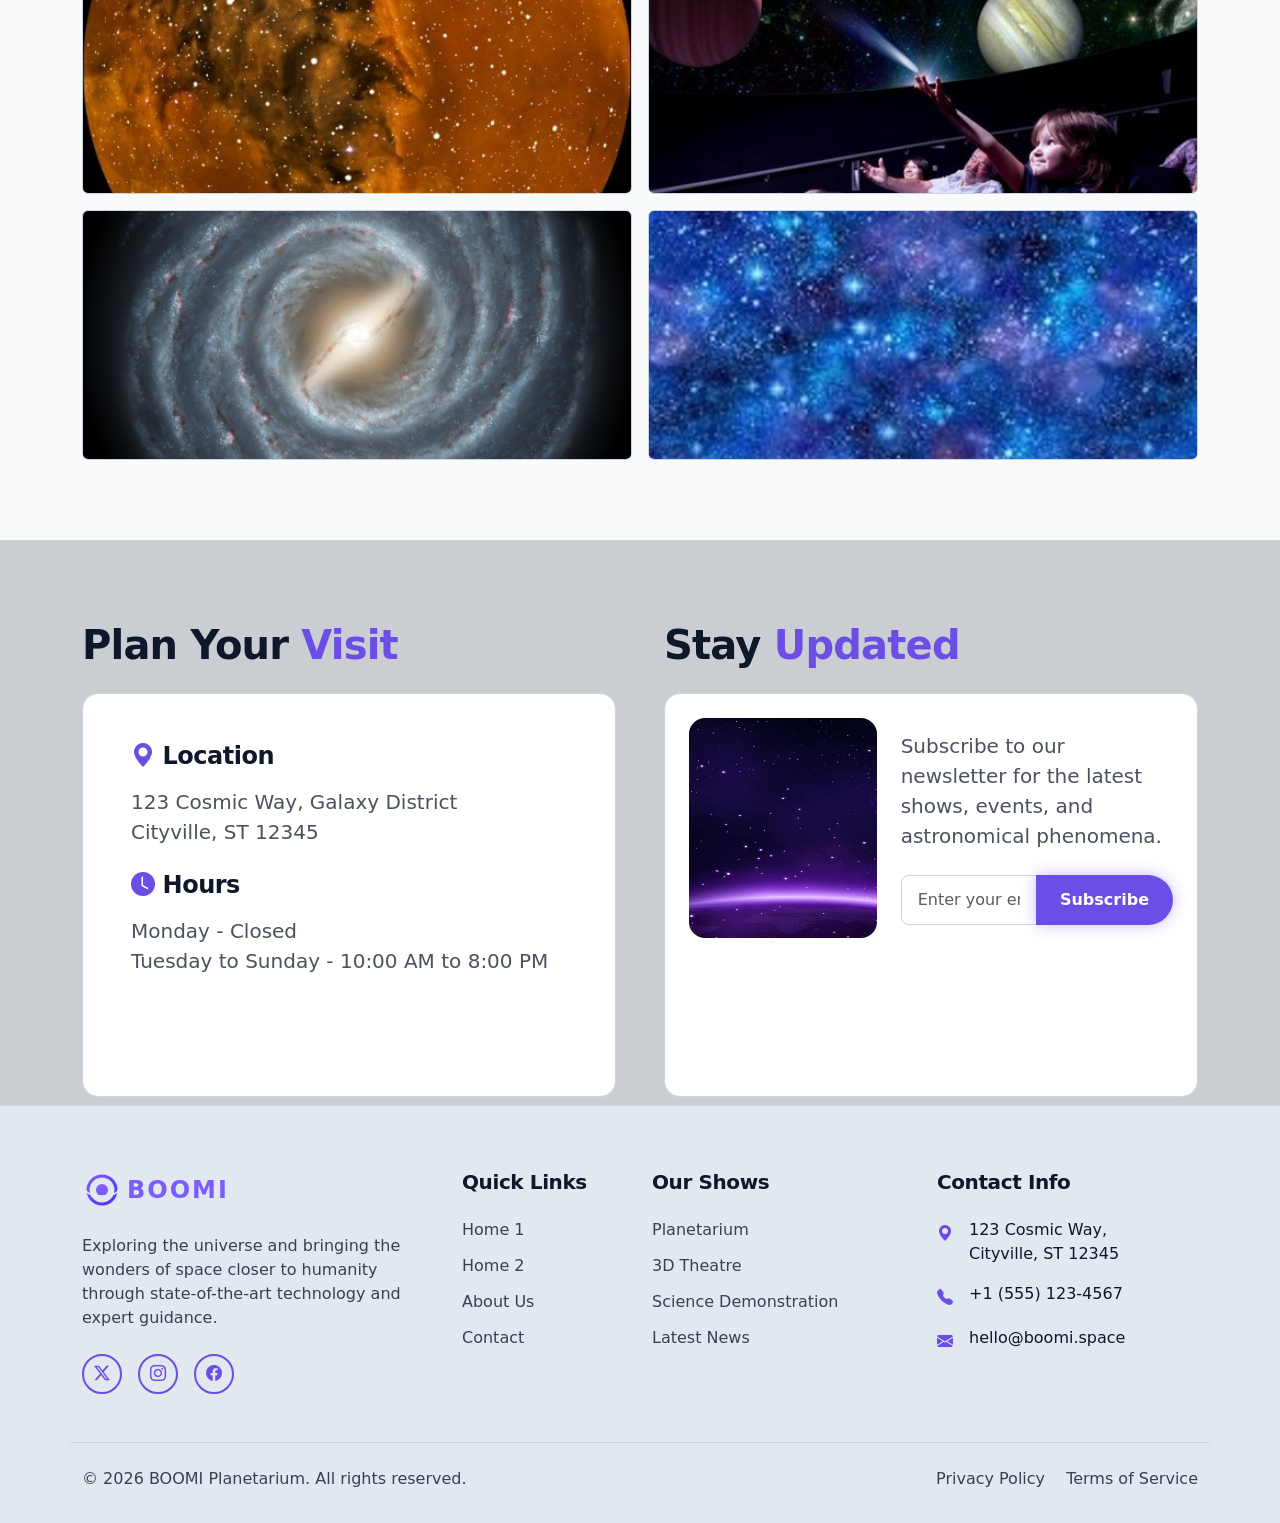
==== commit 1dd2aa6e: "updates and fix" ====
--- a/index.html
+++ b/index.html
@@ -20,70 +20,96 @@
     <div class="star-layer layer2"></div>
   </div>
 
-  <!-- Global Navbar -->
-  <nav class="navbar navbar-expand-lg">
+  <!-- Desktop Navbar (visible >= lg) -->
+  <nav class="navbar d-none d-lg-flex sticky-top">
     <div class="container">
       <a class="navbar-brand" href="index.html">
         <img src="assets/images/logo.svg" alt="BOOMI Logo">
       </a>
-
-      <!-- Offcanvas Mobile Menu Toggle -->
-      <button class="navbar-toggler border-0" type="button" data-bs-toggle="offcanvas" data-bs-target="#offcanvasNavbar"
-        aria-controls="offcanvasNavbar">
+      <ul class="navbar-nav flex-row gap-1 justify-content-center flex-grow-1 pe-3">
+        <li class="nav-item dropdown">
+          <a class="nav-link dropdown-toggle" href="#" role="button" data-bs-toggle="dropdown"
+            aria-expanded="false">Home</a>
+          <ul class="dropdown-menu">
+            <li><a class="dropdown-item" href="index.html">Home 1</a></li>
+            <li><a class="dropdown-item" href="home2.html">Home 2</a></li>
+          </ul>
+        </li>
+        <li class="nav-item dropdown">
+          <a class="nav-link dropdown-toggle" href="#" role="button" data-bs-toggle="dropdown"
+            aria-expanded="false">Shows</a>
+          <ul class="dropdown-menu">
+            <li><a class="dropdown-item" href="planetarium.html">Planetarium</a></li>
+            <li><a class="dropdown-item" href="theatre.html">3D Theatre</a></li>
+            <li><a class="dropdown-item" href="lecture.html">Science Demonstration Lecture</a></li>
+          </ul>
+        </li>
+        <li class="nav-item"><a class="nav-link" href="blog.html">Blog</a></li>
+        <li class="nav-item"><a class="nav-link" href="about.html">About</a></li>
+        <li class="nav-item"><a class="nav-link" href="contact.html">Contact</a></li>
+        <li class="nav-item"><a class="nav-link" href="login.html">Login</a></li>
+      </ul>
+      <div class="d-flex align-items-center">
+        <button id="themeToggle" class="theme-toggle" aria-label="Toggle theme">
+          <i class="bi bi-sun-fill"></i>
+        </button>
+        <a href="book-tickets.html" class="btn btn-accent ms-3">Book Tickets</a>
+      </div>
+    </div>
+  </nav>
+
+  <!-- Mobile Navbar (visible < lg) -->
+  <nav class="navbar d-flex d-lg-none sticky-top">
+    <div class="container">
+      <a class="navbar-brand" href="index.html">
+        <img src="assets/images/logo.svg" alt="BOOMI Logo">
+      </a>
+      <button class="navbar-toggler border-0" type="button" data-bs-toggle="offcanvas" data-bs-target="#mobileMenu"
+        aria-controls="mobileMenu">
         <i class="bi bi-list fs-1 text-accent"></i>
       </button>
-
-      <!-- Offcanvas -->
-      <div class="offcanvas offcanvas-start" tabindex="-1" id="offcanvasNavbar" aria-labelledby="offcanvasNavbarLabel">
-        <div class="offcanvas-header border-bottom border-secondary pt-4 pb-3">
-          <img src="assets/images/logo.svg" alt="BOOMI Logo" height="30">
-          <button type="button" class="btn-close" data-bs-dismiss="offcanvas" aria-label="Close"></button>
-        </div>
-        <div class="offcanvas-body">
-          <ul class="navbar-nav justify-content-center flex-grow-1 pe-3">
-            <li class="nav-item dropdown">
-              <a class="nav-link dropdown-toggle" href="#" role="button" data-bs-toggle="dropdown"
-                aria-expanded="false">Home</a>
-              <ul class="dropdown-menu">
-                <li><a class="dropdown-item" href="index.html">Home 1</a></li>
-                <li><a class="dropdown-item" href="home2.html">Home 2</a></li>
-              </ul>
-            </li>
-            <li class="nav-item dropdown">
-              <a class="nav-link dropdown-toggle" href="#" role="button" data-bs-toggle="dropdown"
-                aria-expanded="false">
-                Shows
-              </a>
-              <ul class="dropdown-menu">
-                <li><a class="dropdown-item" href="planetarium.html">Planetarium</a></li>
-                <li><a class="dropdown-item" href="theatre.html">3D Theatre</a></li>
-                <li><a class="dropdown-item" href="lecture.html">Science Demonstration Lecture</a></li>
-              </ul>
-            </li>
-            <li class="nav-item">
-              <a class="nav-link" href="blog.html">Blog</a>
-            </li>
-            <li class="nav-item">
-              <a class="nav-link" href="about.html">About</a>
-            </li>
-            <li class="nav-item">
-              <a class="nav-link" href="contact.html">Contact</a>
-            </li>
-            <li class="nav-item">
-              <a class="nav-link" href="login.html">Login</a>
-            </li>
-          </ul>
-          <div class="d-flex align-items-center mt-3 mt-lg-0">
-            <button id="themeToggle" class="theme-toggle" aria-label="Toggle theme">
-              <i class="bi bi-sun-fill"></i>
-            </button>
-            <a href="book-tickets.html" class="btn btn-accent ms-3 d-none d-lg-inline-block">Book Tickets</a>
-          </div>
-        </div>
-      </div>
     </div>
-
   </nav>
+
+  <!-- Mobile Offcanvas Menu (body-level) -->
+  <div class="offcanvas offcanvas-start" tabindex="-1" id="mobileMenu" aria-labelledby="mobileMenuLabel">
+    <div class="offcanvas-header border-bottom border-secondary pt-4 pb-3">
+      <img src="assets/images/logo.svg" alt="BOOMI Logo" height="30">
+      <button type="button" class="btn-close" data-bs-dismiss="offcanvas" aria-label="Close"></button>
+    </div>
+    <div class="offcanvas-body">
+      <ul class="navbar-nav pe-3">
+        <li class="nav-item dropdown">
+          <a class="nav-link dropdown-toggle" href="#" role="button" data-bs-toggle="dropdown"
+            aria-expanded="false">Home</a>
+          <ul class="dropdown-menu">
+            <li><a class="dropdown-item" href="index.html">Home 1</a></li>
+            <li><a class="dropdown-item" href="home2.html">Home 2</a></li>
+          </ul>
+        </li>
+        <li class="nav-item dropdown">
+          <a class="nav-link dropdown-toggle" href="#" role="button" data-bs-toggle="dropdown"
+            aria-expanded="false">Shows</a>
+          <ul class="dropdown-menu">
+            <li><a class="dropdown-item" href="planetarium.html">Planetarium</a></li>
+            <li><a class="dropdown-item" href="theatre.html">3D Theatre</a></li>
+            <li><a class="dropdown-item" href="lecture.html">Science Demonstration Lecture</a></li>
+          </ul>
+        </li>
+        <li class="nav-item"><a class="nav-link" href="blog.html">Blog</a></li>
+        <li class="nav-item"><a class="nav-link" href="about.html">About</a></li>
+        <li class="nav-item"><a class="nav-link" href="contact.html">Contact</a></li>
+        <li class="nav-item"><a class="nav-link" href="login.html">Login</a></li>
+      </ul>
+      <div class="d-flex align-items-center mt-3">
+        <button id="themeToggleMobile" class="theme-toggle" aria-label="Toggle theme">
+          <i class="bi bi-sun-fill"></i>
+        </button>
+        <a href="book-tickets.html" class="btn btn-accent ms-3">Book Tickets</a>
+      </div>
+    </div>
+  </div>
+
 
   <main>
     <!-- Hero Section (Center Aligned) -->
@@ -406,19 +432,6 @@
   <script src="https://cdn.jsdelivr.net/npm/bootstrap@5.3.2/dist/js/bootstrap.bundle.min.js"></script>
   <!-- Custom JS -->
   <script src="assets/js/main.js"></script>
-  <script>
-    document.addEventListener("DOMContentLoaded", function () {
-
-      // Remove stuck white backdrop on load
-      document.querySelectorAll('.offcanvas-backdrop')
-        .forEach(el => el.remove());
-
-      // Reset Bootstrap body state
-      document.body.classList.remove('offcanvas-open');
-      document.body.style.overflow = '';
-
-    });
-  </script>
 </body>
 
 </html>
--- a/assets/css/style.css
+++ b/assets/css/style.css
@@ -40,6 +40,8 @@
 
 main {
   flex: 1;
+  position: relative;
+  z-index: 1;
 }
 
 /* Typography Overrides */
@@ -74,8 +76,7 @@
   left: 0;
   right: 0;
   bottom: 0;
-  z-index: 0;
-  pointer-events: none;
+  z-index: -1;
   background-color: var(--bg);
   overflow: hidden;
   transition: background-color 0.3s ease;
@@ -139,11 +140,16 @@
   border-bottom: 1px solid var(--border);
   padding: 1rem 0;
   transition: all 0.3s ease;
+  position: sticky;
+  top: 0;
+  z-index: 1060;
+  width: 100%;
 }
 
 .navbar-brand img {
   height: 36px;
   width: auto;
+  display: inline-block;
 }
 
 .nav-link {
@@ -160,14 +166,6 @@
   text-shadow: 0 0 10px rgba(124, 92, 255, 0.3);
 }
 
-/* ===== FIX HAMBURGER VISIBILITY ===== */
-
-.navbar {
-  position: sticky;
-  top: 0;
-  z-index: 1100;
-}
-
 
 
 .dropdown-menu {
@@ -193,9 +191,14 @@
 
 /* Offcanvas */
 .offcanvas {
-  background-color: var(--bg);
-  color: var(--text);
+  background-color: var(--card) !important;
+  color: var(--text) !important;
   border-left: 1px solid var(--border);
+  z-index: 1080 !important;
+}
+
+.offcanvas-backdrop {
+  z-index: 1070 !important;
 }
 
 .btn-close {
@@ -343,9 +346,6 @@
 
 img {
   max-width: 100%;
-  display: block;
-  transform: translateZ(0);
-  backface-visibility: hidden;
 }
 
 .img-cover {
@@ -362,6 +362,8 @@
   border-top: 1px solid var(--border);
   padding: 4rem 0 2rem;
   margin-top: auto;
+  position: relative;
+  z-index: 1;
 }
 
 .footer-text {
@@ -480,60 +482,18 @@
 
 /* ===== MOBILE MENU FIX ===== */
 
-.offcanvas {
-  background-color: var(--card) !important;
-  color: var(--text) !important;
-  position: relative;
-  z-index: 1060 !important;
-}
-
-.offcanvas-backdrop {
-  z-index: 1055 !important;
-}
-
-.star-bg,
-.cosmic-bg,
-.hero-stars,
-body::before {
-  z-index: 0 !important;
-  pointer-events: none;
-}
-
 .offcanvas-body {
   height: 100%;
   overflow-y: auto;
 }
 
-/* ===== OFFCANVAS SAFE MODE ===== */
-
-/*body.menu-open .star-bg {
-  display: none !important;
-}
-
-body.menu-open {
-  overflow: hidden;
-}*/
-
-/* ===============================
 /* ===============================
    BOOTSTRAP OFFCANVAS & NAV FIXES
 ================================ */
 
-/* Remove the padding-top from body that causes the white gap */
 body {
   padding-top: 0;
 }
-
-/* Ensure the navbar stays at the top without gaps */
-.navbar {
-  position: sticky;
-  top: 0;
-  z-index: 1060;
-  width: 100%;
-}
-
-/* Fix mobile menu visibility and colors */
-
 
 /* Force links in the mobile menu to use the theme text color */
 .offcanvas .nav-link {
@@ -557,11 +517,6 @@
   display: block;
 }
 
-/* Ensure the background stars don't overlap the menu */
-.offcanvas-backdrop {
-  z-index: 1055 !important;
-}
-
 /* ===== FORCE HAMBURGER VISIBILITY ===== */
 
 .navbar-toggler i {
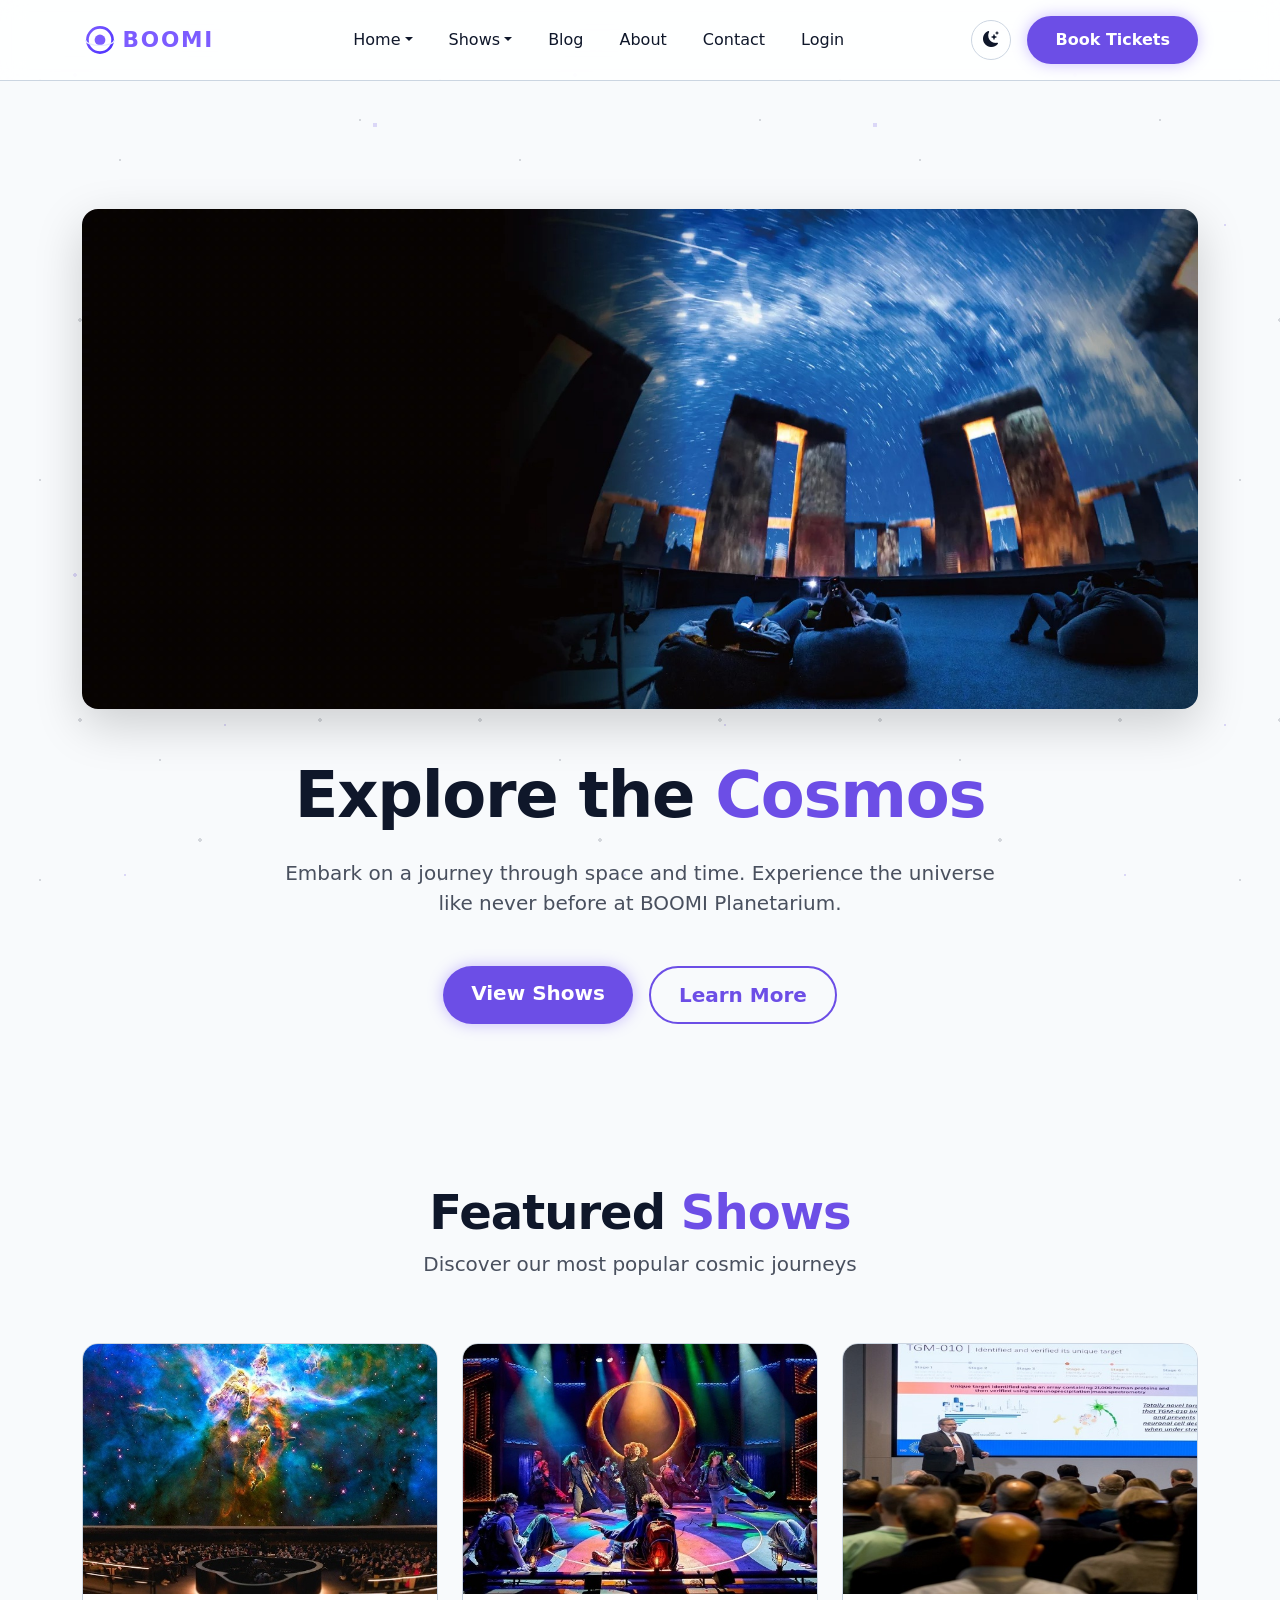
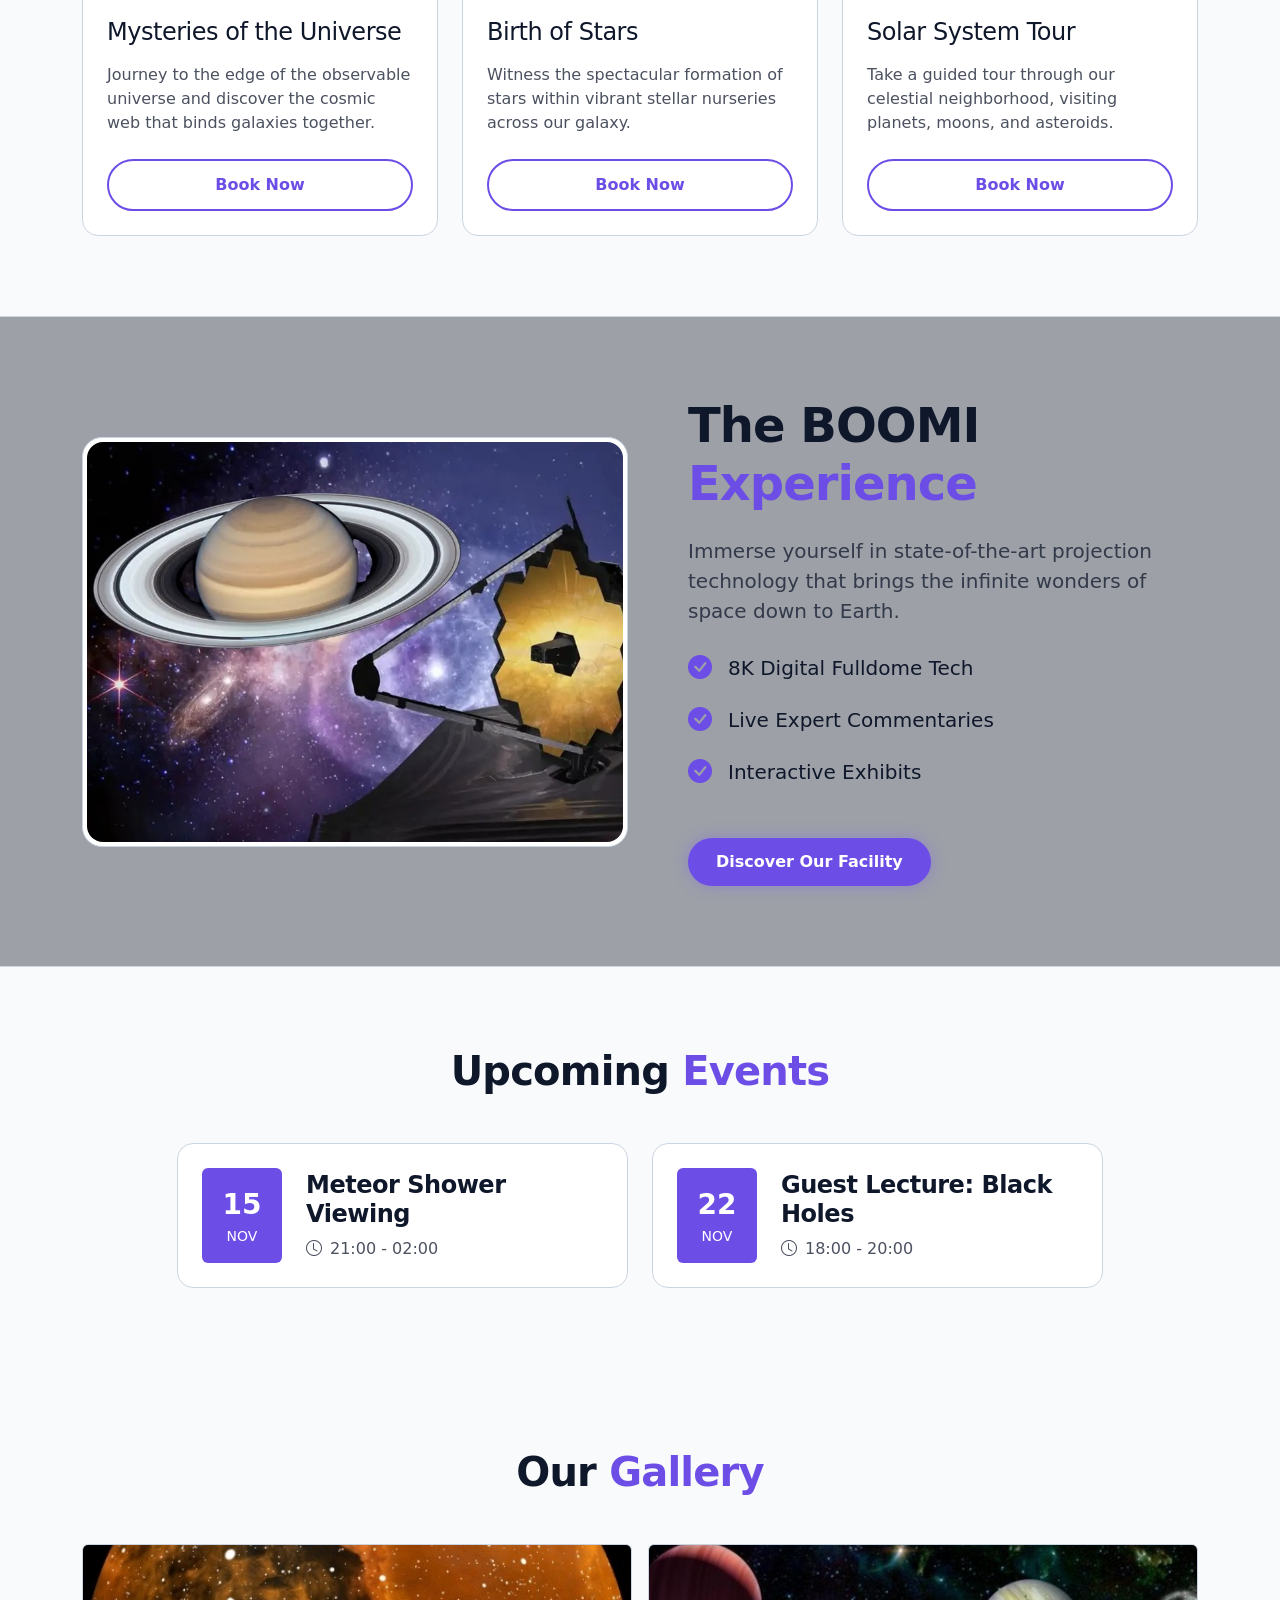
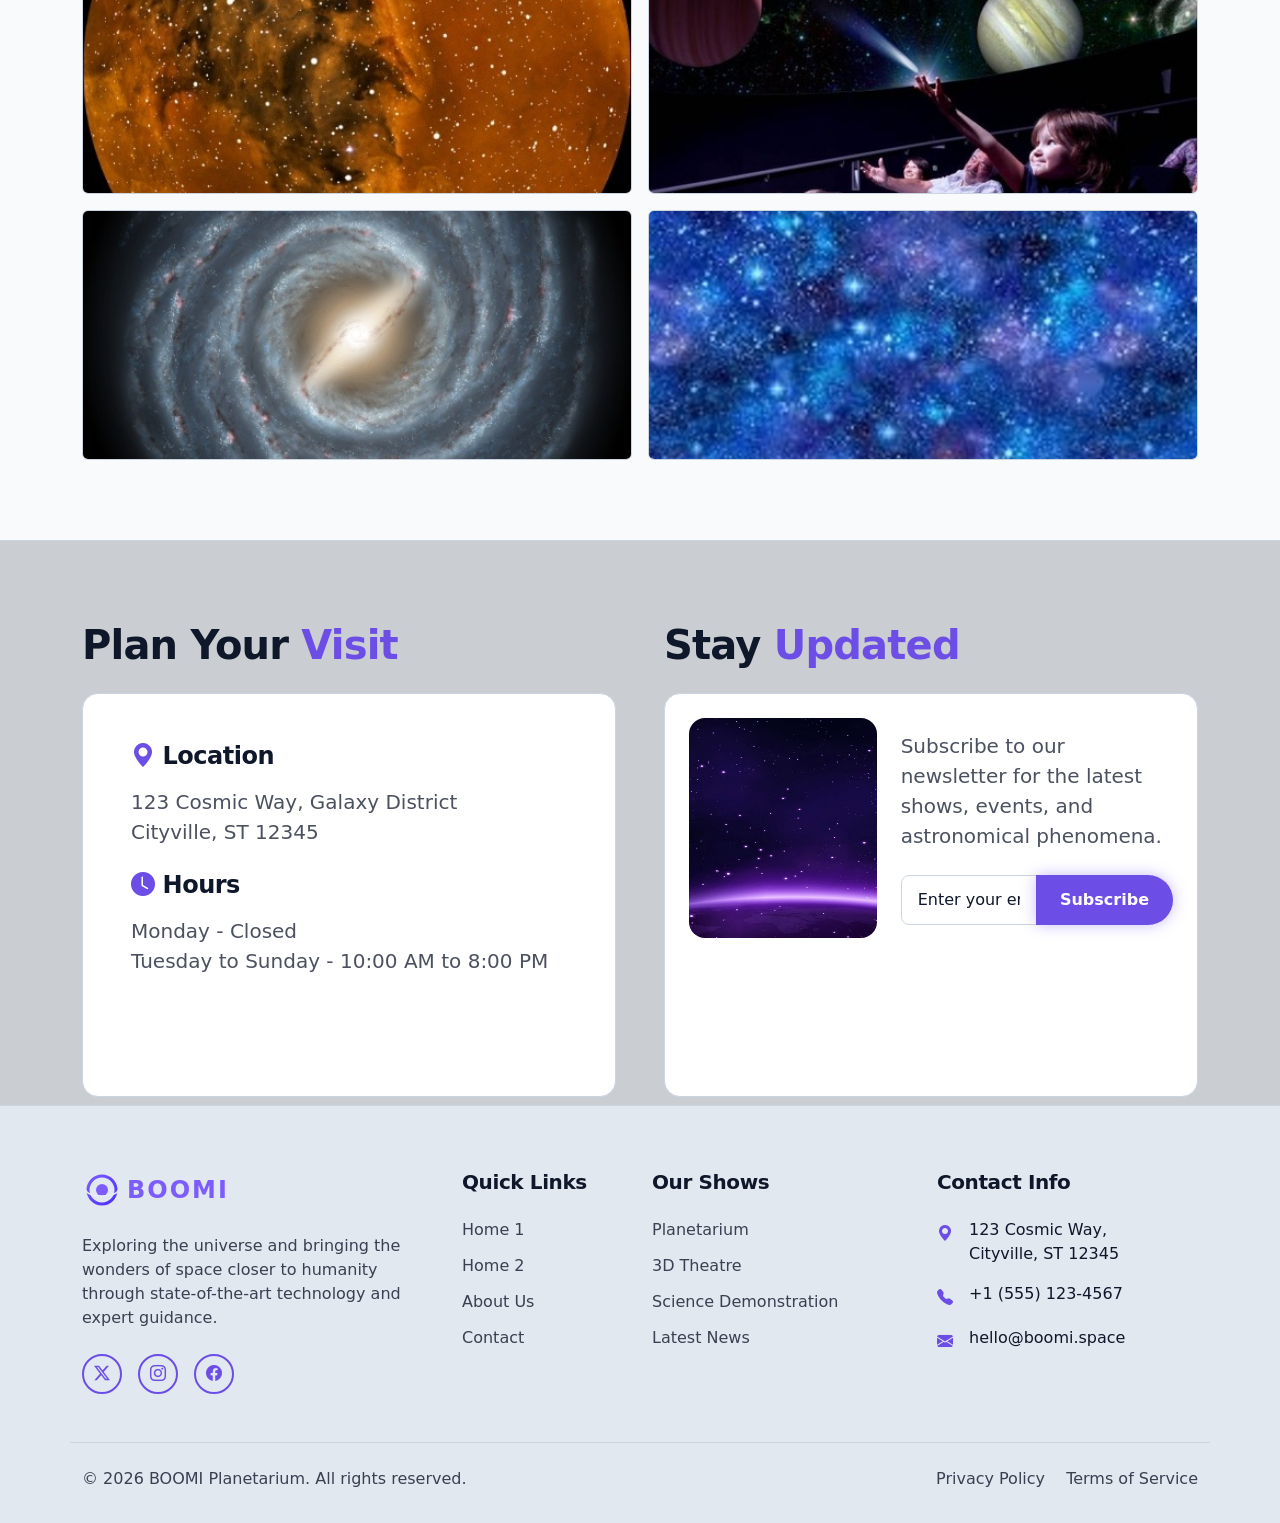
==== commit 2ebabba4: "favicon" ====
--- a/index.html
+++ b/index.html
@@ -11,6 +11,7 @@
   <link href="https://cdn.jsdelivr.net/npm/bootstrap-icons@1.11.1/font/bootstrap-icons.css" rel="stylesheet">
   <!-- Custom CSS -->
   <link rel="stylesheet" href="assets/css/style.css">
+    <link rel="icon" type="image/png" href="assets/images/favicon.png">
 </head>
 
 <body>
@@ -434,4 +435,4 @@
   <script src="assets/js/main.js"></script>
 </body>
 
-</html>+</html>
--- a/assets/css/style.css
+++ b/assets/css/style.css
@@ -11,6 +11,14 @@
   --border: #CBD5E1;
   --nav-bg: rgba(255, 255, 255, 0.85);
   --footer-bg: #E2E8F0;
+  --accent-glow: rgba(108, 78, 230, 0.1);
+
+  /* BS5 Mapping */
+  --bs-body-bg: var(--bg);
+  --bs-body-color: var(--text);
+  --bs-emphasis-color: var(--text);
+  --bs-secondary-color: var(--text);
+  --bs-secondary-bg: var(--primary);
 }
 
 [data-theme="dark"] {
@@ -23,6 +31,14 @@
   --border: #2A3553;
   --nav-bg: rgba(11, 15, 26, 0.85);
   --footer-bg: #141A2A;
+  --accent-glow: rgba(124, 92, 255, 0.15);
+
+  /* BS5 Mapping */
+  --bs-body-bg: var(--bg);
+  --bs-body-color: var(--text);
+  --bs-emphasis-color: var(--text);
+  --bs-secondary-color: var(--text);
+  --bs-secondary-bg: var(--primary);
 }
 
 /* ==========================================================================
@@ -189,6 +205,24 @@
   color: var(--accent);
 }
 
+/* Desktop Dropdown Layout Fix */
+@media (min-width: 992px) {
+  .navbar .nav-item.dropdown {
+    position: relative;
+  }
+
+  .navbar .dropdown-menu {
+    position: absolute !important;
+    top: 100% !important;
+    /* Ensure it starts at the bottom of the navbar */
+    left: 0;
+    margin-top: 0;
+    z-index: 1100;
+    /* Reset any flex-related expansion */
+    float: left;
+  }
+}
+
 /* Offcanvas */
 .offcanvas {
   background-color: var(--card) !important;
@@ -342,6 +376,20 @@
 
 .text-accent {
   color: var(--accent) !important;
+}
+
+.bg-accent {
+  background-color: var(--accent) !important;
+}
+
+/* Helper for badges and other elements needing white text on accent background */
+.text-bg-accent {
+  background-color: var(--accent) !important;
+  color: #FFFFFF !important;
+}
+
+.badge.bg-accent {
+  color: #FFFFFF !important;
 }
 
 img {
